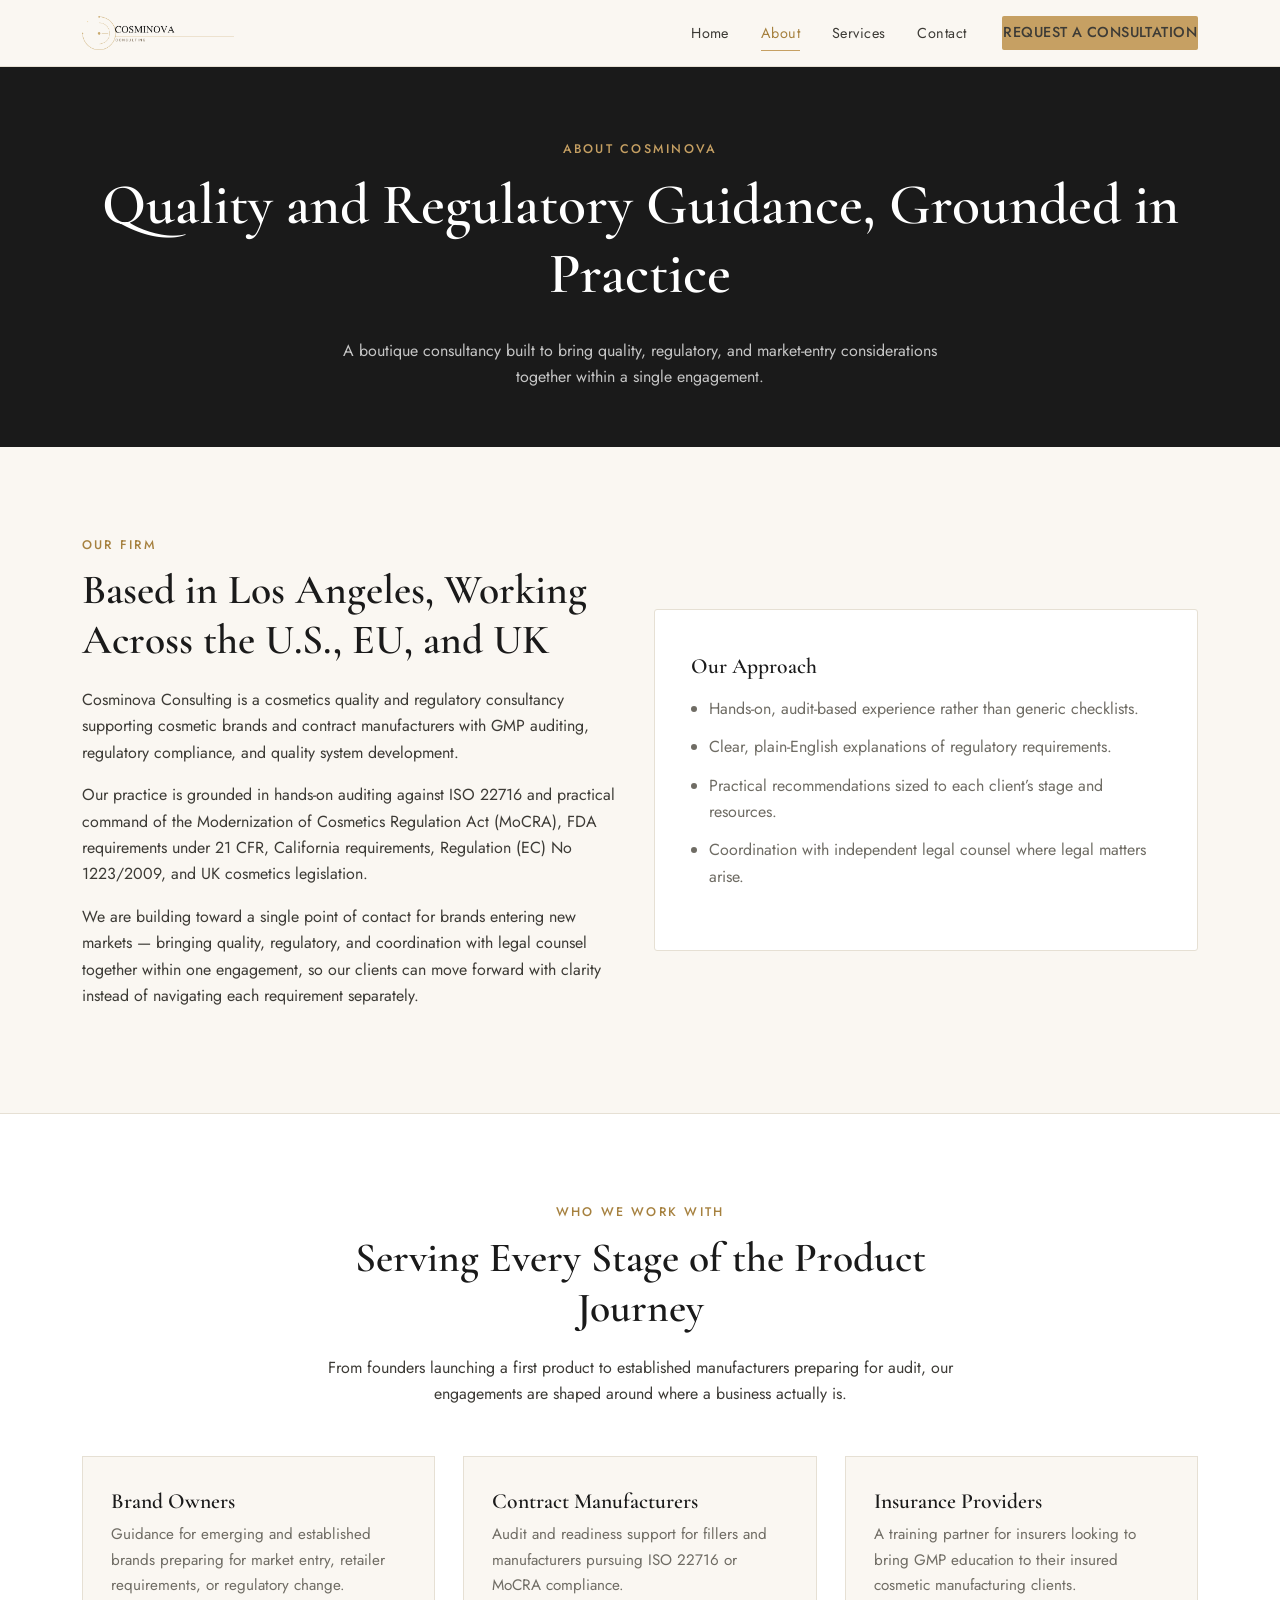
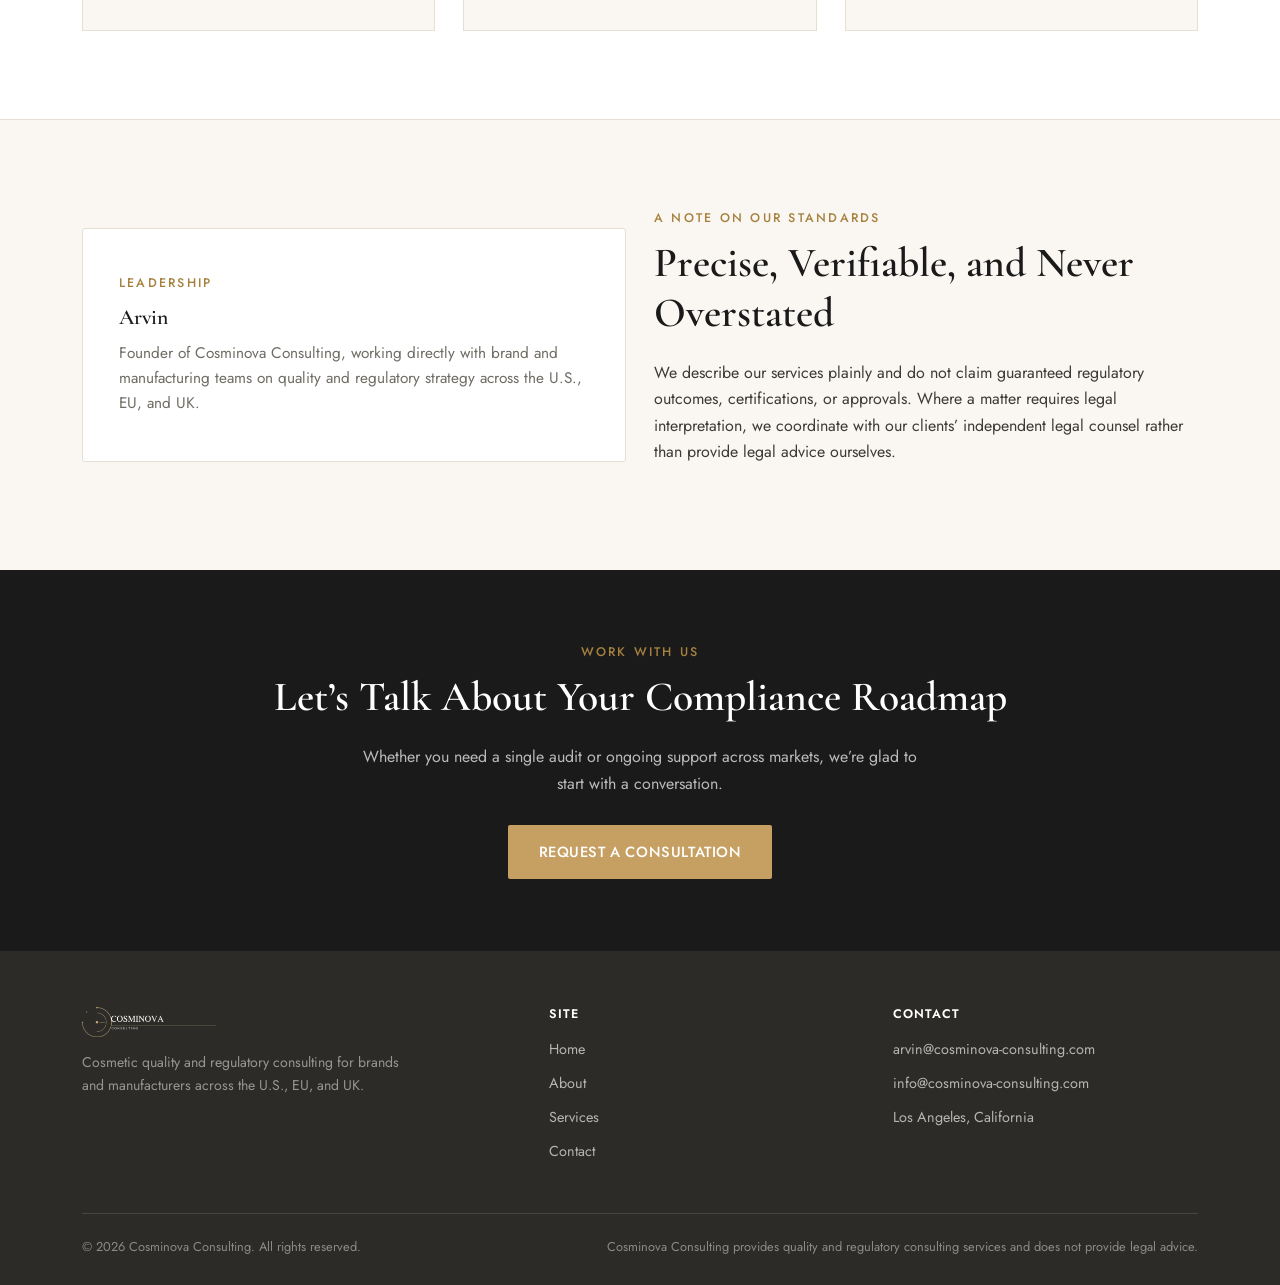
==== about.html @ 14c16ec4 "Initial Cosminova Consulting marketing site Basic four-page static site (Home, About, Services, Cont" ====
<!DOCTYPE html>
<html lang="en">
<head>
<meta charset="UTF-8">
<meta name="viewport" content="width=device-width, initial-scale=1.0">
<title>About | Cosminova Consulting</title>
<meta name="description" content="Cosminova Consulting is a Los Angeles-based cosmetics quality and regulatory consultancy supporting brands and manufacturers across the U.S., EU, and UK.">
<link rel="icon" type="image/png" href="assets/img/favicon-32.png">
<link rel="apple-touch-icon" href="assets/img/favicon-180.png">
<link rel="preconnect" href="https://fonts.googleapis.com">
<link rel="preconnect" href="https://fonts.gstatic.com" crossorigin>
<link href="https://fonts.googleapis.com/css2?family=Cormorant+Garamond:wght@500;600;700&family=Jost:wght@400;500;600&display=swap" rel="stylesheet">
<link rel="stylesheet" href="assets/css/style.css">
</head>
<body>

<header class="site-header">
  <div class="header-inner">
    <a href="index.html" class="brand">
      <img src="assets/img/logo.png" alt="Cosminova Consulting">
    </a>
    <nav class="main-nav">
      <ul>
        <li><a href="index.html">Home</a></li>
        <li><a href="about.html">About</a></li>
        <li><a href="services.html">Services</a></li>
        <li><a href="contact.html">Contact</a></li>
      </ul>
      <a href="contact.html" class="btn btn-gold nav-cta">Request a Consultation</a>
    </nav>
    <button class="menu-toggle" aria-label="Toggle menu">
      <span></span><span></span><span></span>
    </button>
  </div>
</header>

<section class="page-hero">
  <div class="container">
    <span class="eyebrow">About Cosminova</span>
    <h1>Quality and Regulatory Guidance, Grounded in Practice</h1>
    <p>A boutique consultancy built to bring quality, regulatory, and market-entry considerations together within a single engagement.</p>
  </div>
</section>

<section>
  <div class="container">
    <div class="grid grid-2" style="align-items:center;">
      <div>
        <span class="eyebrow">Our Firm</span>
        <h2>Based in Los Angeles, Working Across the U.S., EU, and UK</h2>
        <p>Cosminova Consulting is a cosmetics quality and regulatory consultancy supporting cosmetic brands and contract manufacturers with GMP auditing, regulatory compliance, and quality system development.</p>
        <p>Our practice is grounded in hands-on auditing against ISO 22716 and practical command of the Modernization of Cosmetics Regulation Act (MoCRA), FDA requirements under 21&nbsp;CFR, California requirements, Regulation (EC) No 1223/2009, and UK cosmetics legislation.</p>
        <p>We are building toward a single point of contact for brands entering new markets &mdash; bringing quality, regulatory, and coordination with legal counsel together within one engagement, so our clients can move forward with clarity instead of navigating each requirement separately.</p>
      </div>
      <div class="card" style="padding:44px 36px;">
        <h3>Our Approach</h3>
        <ul style="padding-left:18px; color:var(--text-light);">
          <li style="margin-bottom:12px;">Hands-on, audit-based experience rather than generic checklists.</li>
          <li style="margin-bottom:12px;">Clear, plain-English explanations of regulatory requirements.</li>
          <li style="margin-bottom:12px;">Practical recommendations sized to each client&rsquo;s stage and resources.</li>
          <li style="margin-bottom:0;">Coordination with independent legal counsel where legal matters arise.</li>
        </ul>
      </div>
    </div>
  </div>
</section>

<section class="section-alt">
  <div class="container">
    <div class="section-head center">
      <span class="eyebrow">Who We Work With</span>
      <h2>Serving Every Stage of the Product Journey</h2>
      <p>From founders launching a first product to established manufacturers preparing for audit, our engagements are shaped around where a business actually is.</p>
    </div>
    <div class="grid grid-3">
      <div class="audience-tile">
        <h3>Brand Owners</h3>
        <p>Guidance for emerging and established brands preparing for market entry, retailer requirements, or regulatory change.</p>
      </div>
      <div class="audience-tile">
        <h3>Contract Manufacturers</h3>
        <p>Audit and readiness support for fillers and manufacturers pursuing ISO 22716 or MoCRA compliance.</p>
      </div>
      <div class="audience-tile">
        <h3>Insurance Providers</h3>
        <p>A training partner for insurers looking to bring GMP education to their insured cosmetic manufacturing clients.</p>
      </div>
    </div>
  </div>
</section>

<section>
  <div class="container">
    <div class="grid grid-2" style="align-items:center;">
      <div class="card" style="padding:44px 36px;">
        <span class="eyebrow">Leadership</span>
        <h3>Arvin</h3>
        <p style="color:var(--text-light); margin-bottom:0;">Founder of Cosminova Consulting, working directly with brand and manufacturing teams on quality and regulatory strategy across the U.S., EU, and UK.</p>
      </div>
      <div>
        <span class="eyebrow">A Note on Our Standards</span>
        <h2>Precise, Verifiable, and Never Overstated</h2>
        <p>We describe our services plainly and do not claim guaranteed regulatory outcomes, certifications, or approvals. Where a matter requires legal interpretation, we coordinate with our clients&rsquo; independent legal counsel rather than provide legal advice ourselves.</p>
      </div>
    </div>
  </div>
</section>

<section class="cta-band">
  <div class="container">
    <span class="eyebrow">Work With Us</span>
    <h2>Let&rsquo;s Talk About Your Compliance Roadmap</h2>
    <p>Whether you need a single audit or ongoing support across markets, we&rsquo;re glad to start with a conversation.</p>
    <a href="contact.html" class="btn btn-gold">Request a Consultation</a>
  </div>
</section>

<footer class="site-footer">
  <div class="container">
    <div class="footer-grid">
      <div class="footer-brand">
        <img src="assets/img/logo-light.png" alt="Cosminova Consulting">
        <p>Cosmetic quality and regulatory consulting for brands and manufacturers across the U.S., EU, and UK.</p>
      </div>
      <div>
        <h4>Site</h4>
        <ul>
          <li><a href="index.html">Home</a></li>
          <li><a href="about.html">About</a></li>
          <li><a href="services.html">Services</a></li>
          <li><a href="contact.html">Contact</a></li>
        </ul>
      </div>
      <div>
        <h4>Contact</h4>
        <ul>
          <li><a href="mailto:arvin@cosminova-consulting.com">arvin@cosminova-consulting.com</a></li>
          <li><a href="mailto:info@cosminova-consulting.com">info@cosminova-consulting.com</a></li>
          <li>Los Angeles, California</li>
        </ul>
      </div>
    </div>
    <div class="footer-legal">
      <span>&copy; <span id="year"></span> Cosminova Consulting. All rights reserved.</span>
      <span class="footer-disclaimer">Cosminova Consulting provides quality and regulatory consulting services and does not provide legal advice.</span>
    </div>
  </div>
</footer>

<script>document.getElementById('year').textContent = new Date().getFullYear();</script>
<script src="assets/js/main.js"></script>
</body>
</html>
---- assets/css/style.css ----
/* Cosminova Consulting — base styles */

:root {
  --ink: #1a1a1a;
  --charcoal: #2c2b27;
  --gold: #c6a063;
  --gold-deep: #a6813f;
  --gold-pale: #e8dcc4;
  --cream: #faf7f2;
  --white: #ffffff;
  --text: #3d3b36;
  --text-light: #6f6c64;
  --border: #e6e0d4;
  --max: 1180px;
  --serif: "Cormorant Garamond", Georgia, "Times New Roman", serif;
  --sans: "Jost", "Helvetica Neue", Arial, sans-serif;
}

* { box-sizing: border-box; }

html { scroll-behavior: smooth; }

body {
  margin: 0;
  font-family: var(--sans);
  color: var(--text);
  background: var(--cream);
  line-height: 1.65;
  -webkit-font-smoothing: antialiased;
}

img { max-width: 100%; display: block; }

a { color: inherit; text-decoration: none; }

h1, h2, h3, h4 {
  font-family: var(--serif);
  color: var(--ink);
  font-weight: 600;
  line-height: 1.2;
  margin: 0 0 0.5em;
}

h1 { font-size: clamp(2.4rem, 5vw, 3.6rem); font-weight: 600; }
h2 { font-size: clamp(1.9rem, 3.4vw, 2.6rem); }
h3 { font-size: 1.35rem; }

p { margin: 0 0 1em; }

.container {
  max-width: var(--max);
  margin: 0 auto;
  padding: 0 32px;
}

.eyebrow {
  font-family: var(--sans);
  text-transform: uppercase;
  letter-spacing: 0.18em;
  font-size: 0.78rem;
  color: var(--gold-deep);
  font-weight: 500;
  display: block;
  margin-bottom: 0.9em;
}

/* Buttons */
.btn {
  display: inline-block;
  padding: 14px 30px;
  border-radius: 2px;
  font-family: var(--sans);
  font-size: 0.92rem;
  letter-spacing: 0.04em;
  font-weight: 500;
  text-transform: uppercase;
  transition: all 0.2s ease;
  border: 1px solid transparent;
  cursor: pointer;
}
.btn-gold {
  background: var(--gold);
  color: var(--white);
}
.btn-gold:hover { background: var(--gold-deep); }
.btn-outline {
  border-color: var(--gold);
  color: var(--ink);
  background: transparent;
}
.btn-outline:hover { background: var(--gold); color: var(--white); }
.btn-outline-light {
  border-color: rgba(255,255,255,0.5);
  color: var(--white);
}
.btn-outline-light:hover { background: var(--white); color: var(--ink); }

/* Header */
.site-header {
  position: sticky;
  top: 0;
  z-index: 100;
  background: rgba(250, 247, 242, 0.98);
  border-bottom: 1px solid var(--border);
}
.header-inner {
  display: flex;
  align-items: center;
  justify-content: space-between;
  padding: 16px 32px;
  max-width: var(--max);
  margin: 0 auto;
}
.brand { display: flex; align-items: center; gap: 10px; }
.brand img { height: 34px; width: auto; }
.brand-word { display: none; }

.main-nav { display: flex; align-items: center; gap: 36px; }
.main-nav ul {
  list-style: none;
  display: flex;
  gap: 32px;
  margin: 0;
  padding: 0;
}
.main-nav a {
  font-size: 0.9rem;
  letter-spacing: 0.03em;
  color: var(--text);
  position: relative;
  padding: 4px 0;
}
.main-nav a:hover, .main-nav a.active { color: var(--gold-deep); }
.main-nav a.active::after {
  content: "";
  position: absolute;
  left: 0; right: 0; bottom: -4px;
  height: 1px;
  background: var(--gold);
}
.nav-cta { white-space: nowrap; padding: 11px 22px; font-size: 0.82rem; }

.menu-toggle {
  display: none;
  background: none;
  border: none;
  cursor: pointer;
  padding: 6px;
}
.menu-toggle span {
  display: block;
  width: 24px;
  height: 2px;
  background: var(--ink);
  margin: 5px 0;
  transition: 0.2s;
}

/* Hero */
.hero {
  padding: 100px 0 90px;
  background: linear-gradient(180deg, #fff 0%, var(--cream) 100%);
  border-bottom: 1px solid var(--border);
}
.hero-inner { max-width: 760px; }
.hero p.lead {
  font-size: 1.15rem;
  color: var(--text-light);
  max-width: 620px;
}
.hero-actions { display: flex; gap: 16px; margin-top: 32px; flex-wrap: wrap; }

.page-hero {
  padding: 72px 0 56px;
  background: var(--ink);
  color: var(--white);
  text-align: center;
}
.page-hero h1 { color: var(--white); }
.page-hero p { color: rgba(255,255,255,0.75); max-width: 640px; margin: 0 auto; }
.page-hero .eyebrow { color: var(--gold); }

/* Section spacing */
section { padding: 88px 0; }
.section-tight { padding: 64px 0; }
.section-dark {
  background: var(--ink);
  color: rgba(255,255,255,0.85);
}
.section-dark h2, .section-dark h3 { color: var(--white); }
.section-alt { background: var(--white); border-top: 1px solid var(--border); border-bottom: 1px solid var(--border); }

.section-head { max-width: 680px; margin: 0 0 48px; }
.section-head.center { margin-left: auto; margin-right: auto; text-align: center; }

/* Grids */
.grid {
  display: grid;
  gap: 28px;
}
.grid-3 { grid-template-columns: repeat(3, 1fr); }
.grid-2 { grid-template-columns: repeat(2, 1fr); }

.card {
  background: var(--white);
  border: 1px solid var(--border);
  padding: 34px 30px;
  border-radius: 3px;
  transition: box-shadow 0.2s ease, transform 0.2s ease;
}
.card:hover { box-shadow: 0 14px 34px rgba(28,27,24,0.08); transform: translateY(-2px); }
.card .num {
  font-family: var(--serif);
  color: var(--gold);
  font-size: 1.6rem;
  display: block;
  margin-bottom: 12px;
}
.card h3 { margin-bottom: 10px; }
.card p { color: var(--text-light); margin-bottom: 0; font-size: 0.96rem; }
.card a.more { display: inline-block; margin-top: 14px; font-size: 0.85rem; color: var(--gold-deep); letter-spacing: 0.03em; }
.card a.more:hover { color: var(--ink); }

/* Audience tiles */
.audience-tile {
  padding: 32px 28px;
  border: 1px solid var(--border);
  background: var(--cream);
}
.audience-tile h3 { margin-bottom: 8px; }
.audience-tile p { color: var(--text-light); font-size: 0.95rem; margin-bottom: 0; }

/* Stats band */
.stats {
  display: grid;
  grid-template-columns: repeat(4, 1fr);
  gap: 24px;
  text-align: center;
}
.stats .stat strong {
  display: block;
  font-family: var(--serif);
  font-size: 2.1rem;
  color: var(--gold);
  font-weight: 600;
}
.stats .stat span {
  font-size: 0.85rem;
  color: rgba(255,255,255,0.65);
  letter-spacing: 0.02em;
}

/* Service detail blocks */
.service-block {
  padding: 56px 0;
  border-bottom: 1px solid var(--border);
  display: grid;
  grid-template-columns: 0.9fr 1.6fr;
  gap: 48px;
}
.service-block:last-child { border-bottom: none; }
.service-block .service-label .eyebrow { margin-bottom: 6px; }
.service-block ul { margin: 0; padding-left: 18px; }
.service-block li { margin-bottom: 10px; color: var(--text); }
.service-block .who {
  margin-top: 18px;
  padding-top: 18px;
  border-top: 1px dashed var(--border);
  font-size: 0.92rem;
  color: var(--text-light);
}

/* MoCRA timeline */
.timeline { display: grid; gap: 20px; }
.timeline-item {
  display: grid;
  grid-template-columns: 160px 1fr;
  gap: 24px;
  padding: 22px 0;
  border-bottom: 1px solid var(--border);
}
.timeline-item:last-child { border-bottom: none; }
.timeline-date {
  font-family: var(--serif);
  color: var(--gold-deep);
  font-weight: 600;
  font-size: 1.05rem;
}
.timeline-item h4 { margin-bottom: 6px; font-family: var(--sans); font-weight: 600; font-size: 1rem; text-transform: uppercase; letter-spacing: 0.02em; }
.timeline-item p { margin-bottom: 0; color: var(--text-light); font-size: 0.95rem; }

/* CTA band */
.cta-band {
  background: var(--ink);
  color: var(--white);
  text-align: center;
  padding: 72px 0;
}
.cta-band h2 { color: var(--white); }
.cta-band p { color: rgba(255,255,255,0.7); max-width: 560px; margin: 0 auto 28px; }

/* Contact */
.contact-grid {
  display: grid;
  grid-template-columns: 1fr 1fr;
  gap: 48px;
}
.contact-card {
  background: var(--white);
  border: 1px solid var(--border);
  padding: 32px;
}
.contact-card h3 { margin-bottom: 6px; }
.contact-card a.email {
  display: inline-block;
  margin-top: 8px;
  font-size: 1.05rem;
  color: var(--gold-deep);
  border-bottom: 1px solid var(--gold-pale);
}
.contact-card a.email:hover { color: var(--ink); border-color: var(--ink); }
.contact-list { list-style: none; padding: 0; margin: 0; }
.contact-list li { padding: 14px 0; border-bottom: 1px solid var(--border); }
.contact-list li:last-child { border-bottom: none; }
.contact-list .label { display: block; font-size: 0.78rem; text-transform: uppercase; letter-spacing: 0.08em; color: var(--text-light); margin-bottom: 4px; }

.notice {
  background: var(--gold-pale);
  border: 1px solid var(--gold);
  padding: 16px 20px;
  font-size: 0.9rem;
  color: var(--charcoal);
  margin-top: 24px;
}

/* Footer */
.site-footer {
  background: var(--charcoal);
  color: rgba(255,255,255,0.65);
  padding: 56px 0 28px;
  font-size: 0.9rem;
}
.footer-grid {
  display: grid;
  grid-template-columns: 1.4fr 1fr 1fr;
  gap: 40px;
  margin-bottom: 40px;
}
.footer-brand img { height: 30px; margin-bottom: 14px; }
.footer-brand p { color: rgba(255,255,255,0.5); max-width: 320px; font-size: 0.88rem; }
.site-footer h4 {
  color: var(--white);
  font-family: var(--sans);
  text-transform: uppercase;
  letter-spacing: 0.08em;
  font-size: 0.78rem;
  margin-bottom: 16px;
}
.site-footer ul { list-style: none; padding: 0; margin: 0; }
.site-footer li { margin-bottom: 10px; }
.site-footer a:hover { color: var(--gold); }
.footer-legal {
  border-top: 1px solid rgba(255,255,255,0.12);
  padding-top: 22px;
  display: flex;
  justify-content: space-between;
  flex-wrap: wrap;
  gap: 12px;
  font-size: 0.8rem;
  color: rgba(255,255,255,0.45);
}
.footer-disclaimer { max-width: 620px; }

/* Responsive */
@media (max-width: 880px) {
  .main-nav ul { display: none; }
  .menu-toggle { display: block; }
  .nav-cta { display: none; }
  .header-inner.open .main-nav {
    position: fixed;
    top: 68px;
    right: 0;
    bottom: 0;
    left: 0;
    z-index: 200;
    background: var(--cream);
    padding: 32px;
    display: flex;
    flex-direction: column;
    align-items: flex-start;
    gap: 28px;
  }
  .header-inner.open .main-nav ul {
    display: flex;
    flex-direction: column;
    gap: 22px;
  }
  .header-inner.open .nav-cta { display: inline-block; }
  .header-inner.open .main-nav a { font-size: 1.1rem; }

  .grid-3 { grid-template-columns: 1fr; }
  .grid-2 { grid-template-columns: 1fr; }
  .stats { grid-template-columns: repeat(2, 1fr); }
  .service-block { grid-template-columns: 1fr; gap: 18px; }
  .contact-grid { grid-template-columns: 1fr; }
  .footer-grid { grid-template-columns: 1fr 1fr; }
  .timeline-item { grid-template-columns: 1fr; gap: 6px; }
}

@media (max-width: 560px) {
  .hero { padding: 64px 0 56px; }
  section { padding: 64px 0; }
  .footer-grid { grid-template-columns: 1fr; }
  .container { padding: 0 22px; }
}
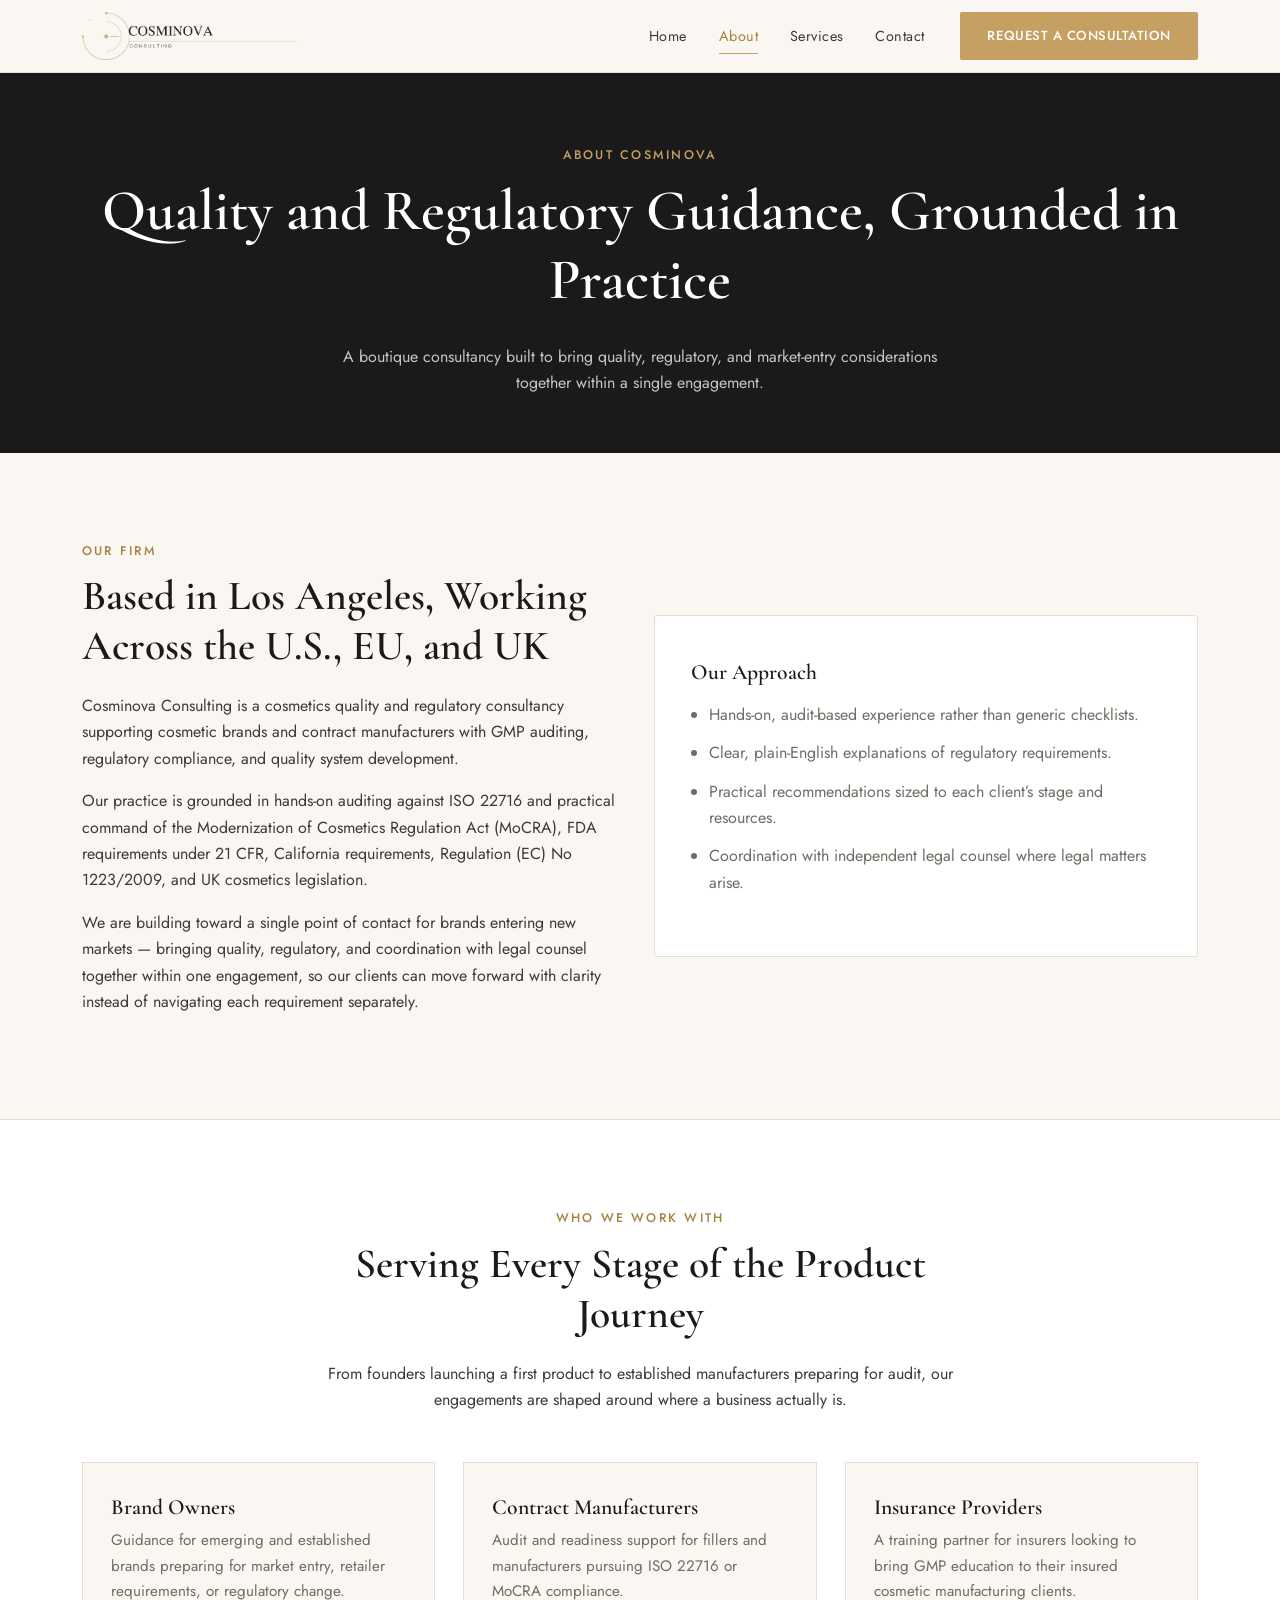
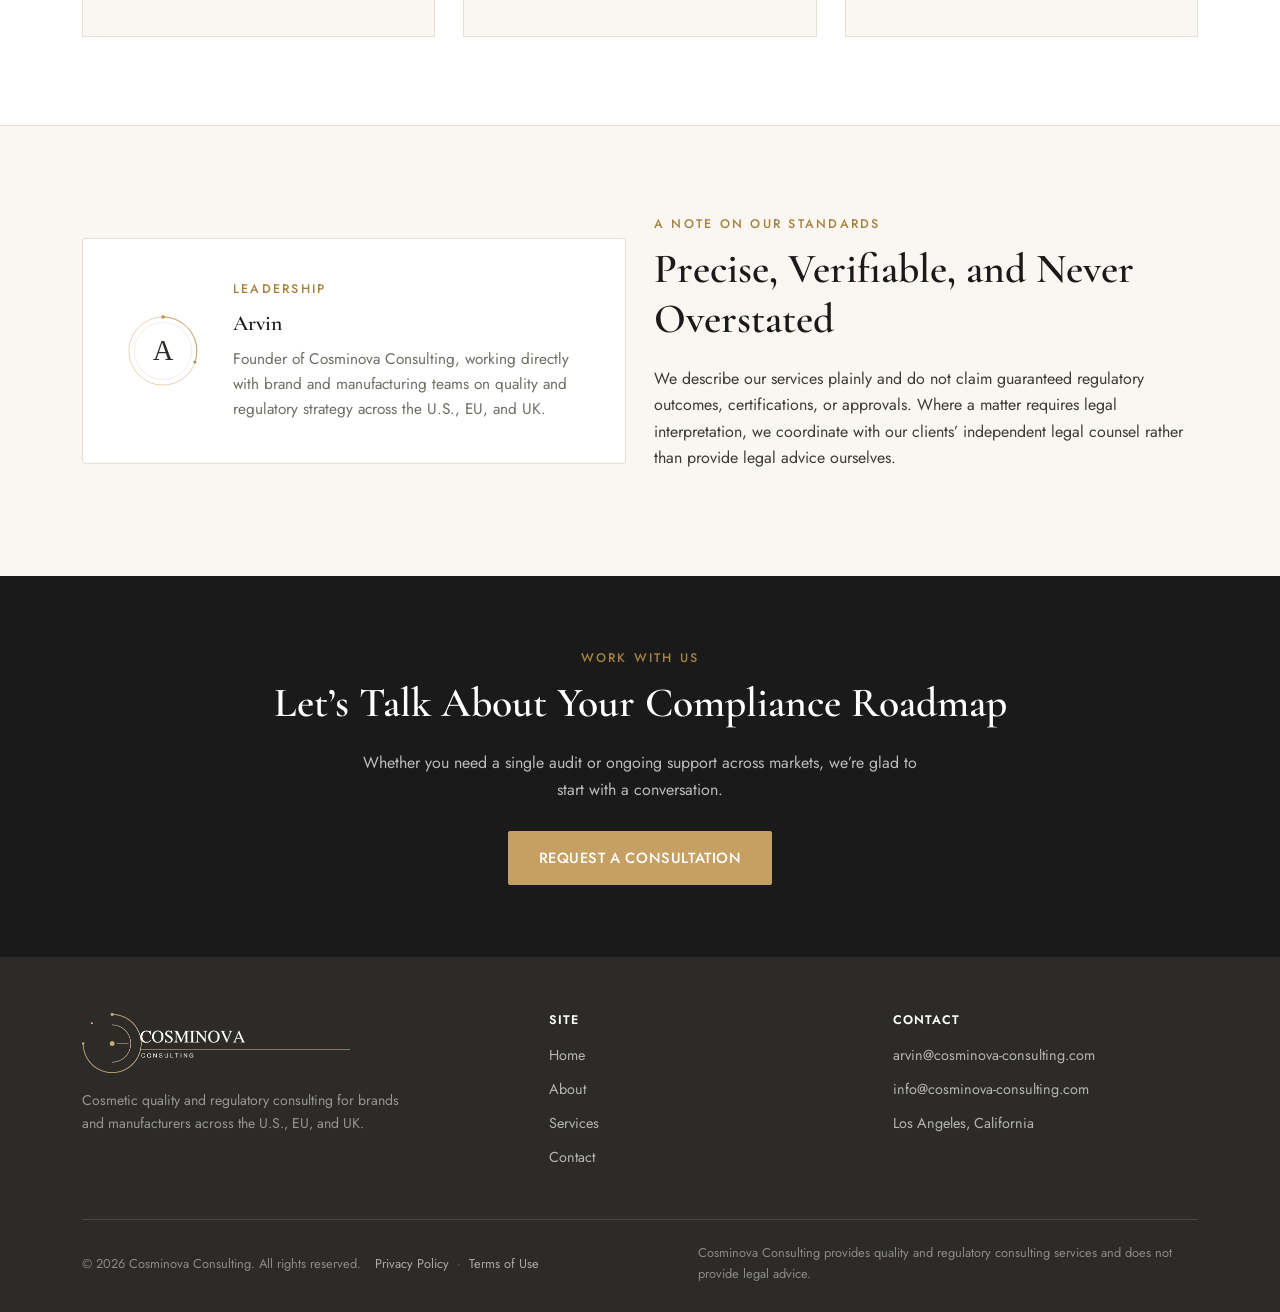
==== commit 494cf1e4: "Add imagery, legal pages, and fix header/footer bugs - Fix CSS specificity bug where .main-nav a was" ====
--- a/about.html
+++ b/about.html
@@ -92,10 +92,13 @@
 <section>
   <div class="container">
     <div class="grid grid-2" style="align-items:center;">
-      <div class="card" style="padding:44px 36px;">
-        <span class="eyebrow">Leadership</span>
-        <h3>Arvin</h3>
-        <p style="color:var(--text-light); margin-bottom:0;">Founder of Cosminova Consulting, working directly with brand and manufacturing teams on quality and regulatory strategy across the U.S., EU, and UK.</p>
+      <div class="card leadership-card">
+        <img src="assets/img/founder-emblem.svg" alt="" class="founder-emblem" width="96" height="96">
+        <div>
+          <span class="eyebrow">Leadership</span>
+          <h3>Arvin</h3>
+          <p style="color:var(--text-light); margin-bottom:0;">Founder of Cosminova Consulting, working directly with brand and manufacturing teams on quality and regulatory strategy across the U.S., EU, and UK.</p>
+        </div>
       </div>
       <div>
         <span class="eyebrow">A Note on Our Standards</span>
@@ -141,7 +144,10 @@
       </div>
     </div>
     <div class="footer-legal">
-      <span>&copy; <span id="year"></span> Cosminova Consulting. All rights reserved.</span>
+      <div class="footer-legal-left">
+        <span>&copy; <span id="year"></span> Cosminova Consulting. All rights reserved.</span>
+        <span class="footer-legal-links"><a href="privacy.html">Privacy Policy</a><span class="dot">&middot;</span><a href="terms.html">Terms of Use</a></span>
+      </div>
       <span class="footer-disclaimer">Cosminova Consulting provides quality and regulatory consulting services and does not provide legal advice.</span>
     </div>
   </div>
--- a/assets/css/style.css
+++ b/assets/css/style.css
@@ -107,12 +107,12 @@
   display: flex;
   align-items: center;
   justify-content: space-between;
-  padding: 16px 32px;
+  padding: 12px 32px;
   max-width: var(--max);
   margin: 0 auto;
 }
 .brand { display: flex; align-items: center; gap: 10px; }
-.brand img { height: 34px; width: auto; }
+.brand img { height: 48px; width: auto; }
 .brand-word { display: none; }
 
 .main-nav { display: flex; align-items: center; gap: 36px; }
@@ -123,22 +123,22 @@
   margin: 0;
   padding: 0;
 }
-.main-nav a {
+.main-nav ul a {
   font-size: 0.9rem;
   letter-spacing: 0.03em;
   color: var(--text);
   position: relative;
   padding: 4px 0;
 }
-.main-nav a:hover, .main-nav a.active { color: var(--gold-deep); }
-.main-nav a.active::after {
+.main-nav ul a:hover, .main-nav ul a.active { color: var(--gold-deep); }
+.main-nav ul a.active::after {
   content: "";
   position: absolute;
   left: 0; right: 0; bottom: -4px;
   height: 1px;
   background: var(--gold);
 }
-.nav-cta { white-space: nowrap; padding: 11px 22px; font-size: 0.82rem; }
+.nav-cta { white-space: nowrap; padding: 12px 26px; font-size: 0.82rem; display: inline-block; }
 
 .menu-toggle {
   display: none;
@@ -162,23 +162,48 @@
   background: linear-gradient(180deg, #fff 0%, var(--cream) 100%);
   border-bottom: 1px solid var(--border);
 }
-.hero-inner { max-width: 760px; }
+.hero-grid { display: flex; align-items: center; gap: 48px; }
+.hero-inner { max-width: 620px; flex: 1 1 520px; }
 .hero p.lead {
   font-size: 1.15rem;
   color: var(--text-light);
   max-width: 620px;
 }
 .hero-actions { display: flex; gap: 16px; margin-top: 32px; flex-wrap: wrap; }
+.hero-visual { flex: 0 0 380px; display: none; justify-content: center; }
+.hero-visual img { width: 100%; max-width: 380px; }
+@media (min-width: 981px) { .hero-visual { display: flex; } }
 
 .page-hero {
   padding: 72px 0 56px;
   background: var(--ink);
   color: var(--white);
   text-align: center;
-}
+  position: relative;
+  overflow: hidden;
+  background-image: url("assets/img/pattern-orbit-dark.svg");
+  background-repeat: no-repeat;
+  background-position: center;
+  background-size: cover;
+}
+.page-hero .container { position: relative; z-index: 1; }
 .page-hero h1 { color: var(--white); }
 .page-hero p { color: rgba(255,255,255,0.75); max-width: 640px; margin: 0 auto; }
 .page-hero .eyebrow { color: var(--gold); }
+
+/* Icon badges */
+.icon-badge {
+  width: 56px;
+  height: 56px;
+  border-radius: 50%;
+  background: rgba(198, 160, 99, 0.12);
+  display: flex;
+  align-items: center;
+  justify-content: center;
+  margin-bottom: 18px;
+}
+.icon-badge img { width: 26px; height: 26px; }
+.service-label .icon-badge { margin-bottom: 22px; }
 
 /* Section spacing */
 section { padding: 88px 0; }
@@ -200,6 +225,7 @@
 }
 .grid-3 { grid-template-columns: repeat(3, 1fr); }
 .grid-2 { grid-template-columns: repeat(2, 1fr); }
+.grid > * { min-width: 0; }
 
 .card {
   background: var(--white);
@@ -221,6 +247,17 @@
 .card a.more { display: inline-block; margin-top: 14px; font-size: 0.85rem; color: var(--gold-deep); letter-spacing: 0.03em; }
 .card a.more:hover { color: var(--ink); }
 
+.leadership-card {
+  padding: 40px 36px;
+  display: flex;
+  align-items: center;
+  gap: 26px;
+}
+.founder-emblem { flex: 0 0 88px; width: 88px; height: 88px; }
+@media (max-width: 480px) {
+  .leadership-card { flex-direction: column; text-align: center; gap: 16px; }
+}
+
 /* Audience tiles */
 .audience-tile {
   padding: 32px 28px;
@@ -237,6 +274,7 @@
   gap: 24px;
   text-align: center;
 }
+.stats .stat { min-width: 0; }
 .stats .stat strong {
   display: block;
   font-family: var(--serif);
@@ -299,6 +337,15 @@
 .cta-band h2 { color: var(--white); }
 .cta-band p { color: rgba(255,255,255,0.7); max-width: 560px; margin: 0 auto 28px; }
 
+/* Legal pages */
+.legal-content { max-width: 760px; margin: 0 auto; }
+.legal-content h2 { font-size: 1.5rem; margin-top: 2.2em; }
+.legal-content h2:first-child { margin-top: 0; }
+.legal-content p, .legal-content li { color: var(--text); }
+.legal-content ul { padding-left: 20px; }
+.legal-content li { margin-bottom: 8px; }
+.legal-content .updated { color: var(--text-light); font-size: 0.9rem; margin-bottom: 2.5em; }
+
 /* Contact */
 .contact-grid {
   display: grid;
@@ -346,7 +393,7 @@
   gap: 40px;
   margin-bottom: 40px;
 }
-.footer-brand img { height: 30px; margin-bottom: 14px; }
+.footer-brand img { height: 60px; margin-bottom: 16px; }
 .footer-brand p { color: rgba(255,255,255,0.5); max-width: 320px; font-size: 0.88rem; }
 .site-footer h4 {
   color: var(--white);
@@ -369,7 +416,11 @@
   font-size: 0.8rem;
   color: rgba(255,255,255,0.45);
 }
-.footer-disclaimer { max-width: 620px; }
+.footer-disclaimer { max-width: 500px; }
+.footer-legal-left { display: flex; align-items: center; gap: 14px; flex-wrap: wrap; }
+.footer-legal-links a { color: rgba(255,255,255,0.6); }
+.footer-legal-links a:hover { color: var(--gold); }
+.footer-legal-links .dot { color: rgba(255,255,255,0.3); margin: 0 8px; }
 
 /* Responsive */
 @media (max-width: 880px) {
@@ -378,7 +429,7 @@
   .nav-cta { display: none; }
   .header-inner.open .main-nav {
     position: fixed;
-    top: 68px;
+    top: var(--header-h, 74px);
     right: 0;
     bottom: 0;
     left: 0;
@@ -396,14 +447,14 @@
     gap: 22px;
   }
   .header-inner.open .nav-cta { display: inline-block; }
-  .header-inner.open .main-nav a { font-size: 1.1rem; }
-
-  .grid-3 { grid-template-columns: 1fr; }
+  .header-inner.open .main-nav ul a { font-size: 1.1rem; }
+
+  .grid-3 { grid-template-columns: repeat(2, 1fr); }
   .grid-2 { grid-template-columns: 1fr; }
   .stats { grid-template-columns: repeat(2, 1fr); }
   .service-block { grid-template-columns: 1fr; gap: 18px; }
   .contact-grid { grid-template-columns: 1fr; }
-  .footer-grid { grid-template-columns: 1fr 1fr; }
+  .footer-grid { grid-template-columns: 1fr; gap: 32px; }
   .timeline-item { grid-template-columns: 1fr; gap: 6px; }
 }
 
@@ -412,4 +463,11 @@
   section { padding: 64px 0; }
   .footer-grid { grid-template-columns: 1fr; }
   .container { padding: 0 22px; }
-}
+  .grid-3 { grid-template-columns: 1fr; }
+  .stats { grid-template-columns: repeat(2, 1fr); }
+}
+
+@media (max-width: 420px) {
+  .stats { grid-template-columns: 1fr; gap: 32px; }
+  .stats .stat strong { font-size: 1.8rem; }
+}
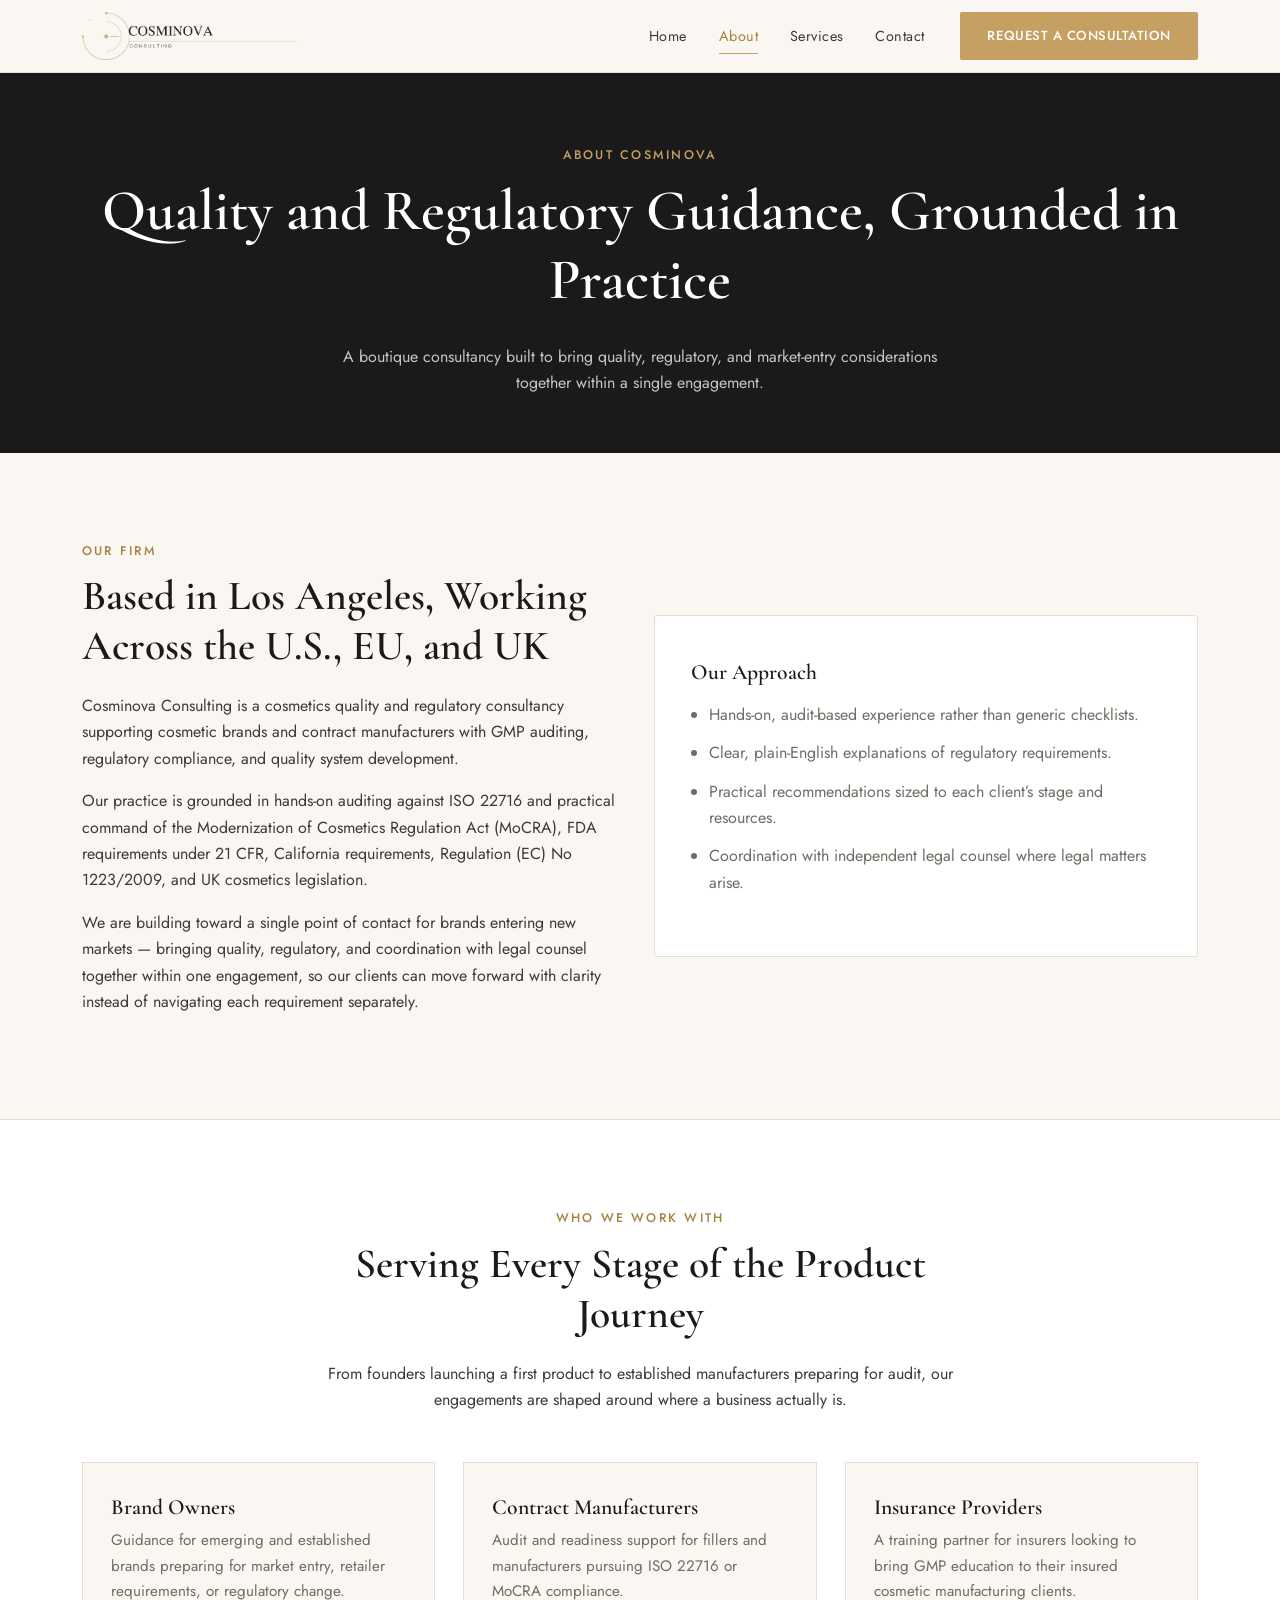
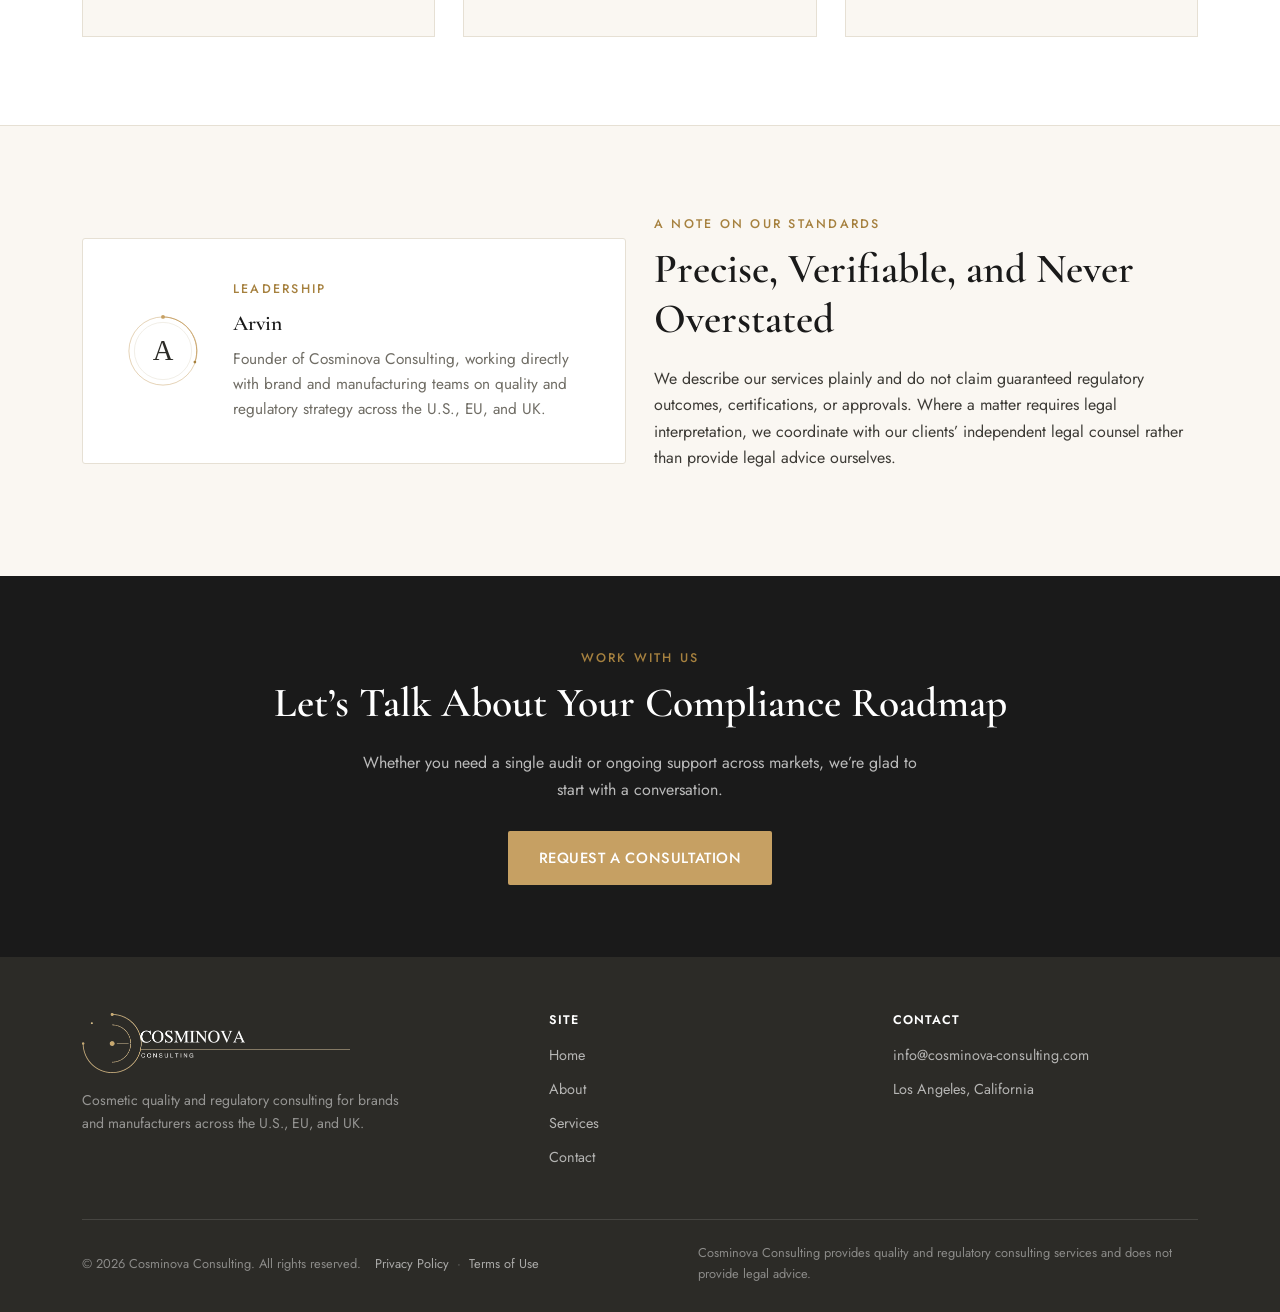
==== commit e1798e26: "Remove arvin@ email, keep info@ as sole contact address Consolidates the Contact page's two-card lay" ====
--- a/about.html
+++ b/about.html
@@ -137,7 +137,6 @@
       <div>
         <h4>Contact</h4>
         <ul>
-          <li><a href="mailto:arvin@cosminova-consulting.com">arvin@cosminova-consulting.com</a></li>
           <li><a href="mailto:info@cosminova-consulting.com">info@cosminova-consulting.com</a></li>
           <li>Los Angeles, California</li>
         </ul>
